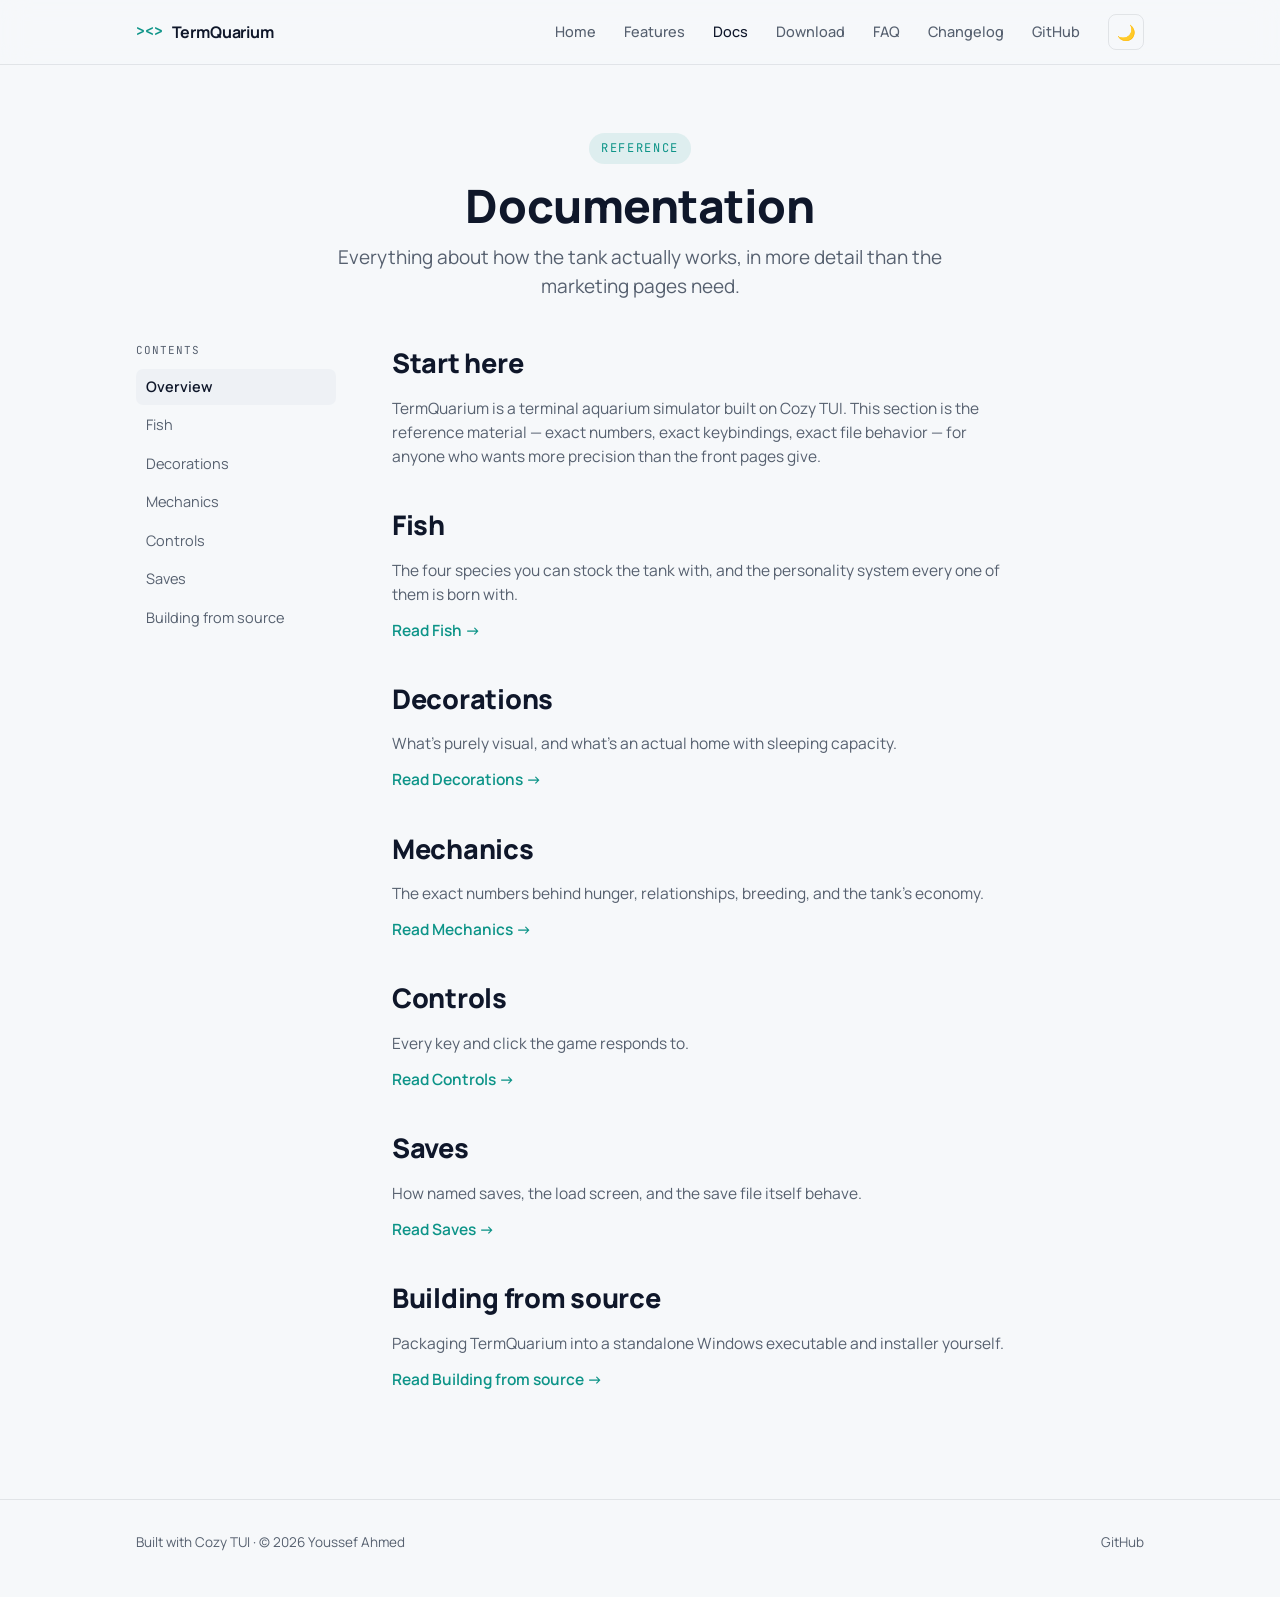
==== website/documentation/index.html @ e06c170f "Add website" ====
<!doctype html>
<html lang="en">
<head>
<meta charset="utf-8" />
<meta name="viewport" content="width=device-width, initial-scale=1" />
<title>Documentation — TermQuarium</title>
<meta name="description" content="Reference documentation for TermQuarium: species, decorations, mechanics, controls, saves, and building from source." />
<link rel="icon" href="data:image/svg+xml,%3Csvg xmlns='http://www.w3.org/2000/svg' viewBox='0 0 100 100'%3E%3Ctext y='.9em' font-size='90'%3E%F0%9F%90%A0%3C/text%3E%3C/svg%3E" />
<link rel="preconnect" href="https://fonts.googleapis.com" />
<link rel="preconnect" href="https://fonts.gstatic.com" crossorigin />
<link href="https://fonts.googleapis.com/css2?family=Manrope:wght@400;500;600;700;800&family=JetBrains+Mono:wght@400;500;600&display=swap" rel="stylesheet" />
<link rel="stylesheet" href="../styles.css" />
</head>
<body>

  <nav class="nav">
    <div class="wrap">
      <a class="logo" href="../index.html"><span class="glyph">&gt;&lt;&gt;</span>TermQuarium</a>
      <div class="nav-right">
        <div class="nav-links" id="navLinks">
          <a class="link" href="../index.html">Home</a>
          <a class="link" href="../features.html">Features</a>
          <a class="link" href="index.html" aria-current="page">Docs</a>
          <a class="link" href="../download.html">Download</a>
          <a class="link" href="../faq.html">FAQ</a>
          <a class="link" href="../changelog.html">Changelog</a>
          <a class="link" href="https://github.com/youssefahmed2017/TermQuarium">GitHub</a>
        </div>
        <div class="nav-actions">
          <button class="icon-btn" id="themeToggle" aria-label="Toggle day/night theme" title="Toggle day/night theme">🌙</button>
          <button class="icon-btn nav-toggle" id="navToggle" aria-label="Open menu" aria-expanded="false" aria-controls="navLinks">☰</button>
        </div>
      </div>
    </div>
  </nav>

  <header class="hero page-hero">
    <div class="wrap">
      <span class="eyebrow">Reference</span>
      <h1>Documentation</h1>
      <p class="lede">Everything about how the tank actually works, in more detail than the marketing pages need.</p>
    </div>
  </header>

  <main>
    <section class="tight">
      <div class="wrap">
        <div class="docs-shell">
          <nav class="docs-sidebar" aria-label="Documentation">
            <span class="kicker">Contents</span>
            <a href="index.html" aria-current="page">Overview</a>
            <a href="fish.html">Fish</a>
            <a href="decorations.html">Decorations</a>
            <a href="mechanics.html">Mechanics</a>
            <a href="controls.html">Controls</a>
            <a href="saves.html">Saves</a>
            <a href="building.html">Building from source</a>
          </nav>
          <div class="docs-content">
            <h2>Start here</h2>
            <p>TermQuarium is a terminal aquarium simulator built on Cozy TUI. This section is the reference material — exact numbers, exact keybindings, exact file behavior — for anyone who wants more precision than the front pages give.</p>

            <h2>Fish</h2>
            <p>The four species you can stock the tank with, and the personality system every one of them is born with.</p>
            <p><a href="fish.html" style="color:var(--accent);text-decoration:none;font-weight:600">Read Fish →</a></p>

            <h2>Decorations</h2>
            <p>What's purely visual, and what's an actual home with sleeping capacity.</p>
            <p><a href="decorations.html" style="color:var(--accent);text-decoration:none;font-weight:600">Read Decorations →</a></p>

            <h2>Mechanics</h2>
            <p>The exact numbers behind hunger, relationships, breeding, and the tank's economy.</p>
            <p><a href="mechanics.html" style="color:var(--accent);text-decoration:none;font-weight:600">Read Mechanics →</a></p>

            <h2>Controls</h2>
            <p>Every key and click the game responds to.</p>
            <p><a href="controls.html" style="color:var(--accent);text-decoration:none;font-weight:600">Read Controls →</a></p>

            <h2>Saves</h2>
            <p>How named saves, the load screen, and the save file itself behave.</p>
            <p><a href="saves.html" style="color:var(--accent);text-decoration:none;font-weight:600">Read Saves →</a></p>

            <h2>Building from source</h2>
            <p>Packaging TermQuarium into a standalone Windows executable and installer yourself.</p>
            <p><a href="building.html" style="color:var(--accent);text-decoration:none;font-weight:600">Read Building from source →</a></p>
          </div>
        </div>
      </div>
    </section>
  </main>

  <footer>
    <div class="wrap">
      <span>Built with <a href="https://github.com/youssefahmed2017/cozy_tui">Cozy TUI</a> · © 2026 Youssef Ahmed</span>
      <span><a href="https://github.com/youssefahmed2017/TermQuarium">GitHub</a></span>
    </div>
  </footer>

<script src="../script.js"></script>
</body>
</html>
---- website/styles.css ----
:root {
  --bg: #0a0e14;
  --surface: #11161f;
  --surface-2: #171d29;
  --border: rgba(148, 163, 184, 0.13);
  --border-strong: rgba(148, 163, 184, 0.24);
  --ink: #eef2f6;
  --ink-muted: #7c8798;
  --accent: #2dd4bf;
  --accent-ink: #04211d;
  --accent-soft: rgba(45, 212, 191, 0.14);
  --amber: #f5a623;
  --glow: rgba(45, 212, 191, 0.22);
}
@media (prefers-color-scheme: light) {
  :root {
    --bg: #f6f8fa;
    --surface: #ffffff;
    --surface-2: #eef1f5;
    --border: rgba(15, 23, 42, 0.09);
    --border-strong: rgba(15, 23, 42, 0.16);
    --ink: #0f172a;
    --ink-muted: #56606f;
    --accent: #0d9488;
    --accent-ink: #f0fdfa;
    --accent-soft: rgba(13, 148, 136, 0.1);
    --glow: rgba(13, 148, 136, 0.16);
  }
}
:root[data-theme="dark"] {
  --bg: #0a0e14; --surface: #11161f; --surface-2: #171d29;
  --border: rgba(148, 163, 184, 0.13); --border-strong: rgba(148, 163, 184, 0.24);
  --ink: #eef2f6; --ink-muted: #7c8798;
  --accent: #2dd4bf; --accent-ink: #04211d; --accent-soft: rgba(45, 212, 191, 0.14);
  --glow: rgba(45, 212, 191, 0.22);
}
:root[data-theme="light"] {
  --bg: #f6f8fa; --surface: #ffffff; --surface-2: #eef1f5;
  --border: rgba(15, 23, 42, 0.09); --border-strong: rgba(15, 23, 42, 0.16);
  --ink: #0f172a; --ink-muted: #56606f;
  --accent: #0d9488; --accent-ink: #f0fdfa; --accent-soft: rgba(13, 148, 136, 0.1);
  --glow: rgba(13, 148, 136, 0.16);
}

* { box-sizing: border-box; }
html { color-scheme: dark light; scroll-behavior: smooth; }
body {
  margin: 0;
  background: var(--bg);
  color: var(--ink);
  font-family: "Manrope", system-ui, sans-serif;
  font-size: 16px;
  line-height: 1.55;
  -webkit-font-smoothing: antialiased;
  transition: background 0.25s ease, color 0.25s ease;
  overflow-x: hidden;
}
.mono { font-family: "JetBrains Mono", ui-monospace, Menlo, Consolas, monospace; }
h1, h2, h3 { text-wrap: balance; margin: 0; letter-spacing: -0.01em; }
p { margin: 0; }
a { color: inherit; }
::selection { background: var(--accent); color: var(--accent-ink); }
:focus-visible { outline: 2px solid var(--accent); outline-offset: 3px; border-radius: 2px; }

.wrap { max-width: 1120px; margin: 0 auto; padding: 0 clamp(20px, 5vw, 56px); }

/* ---------------------------- nav ---------------------------- */
.nav {
  position: sticky; top: 0; z-index: 20;
  background: color-mix(in srgb, var(--bg) 82%, transparent);
  backdrop-filter: blur(14px);
  border-bottom: 1px solid var(--border);
}
.nav .wrap { display: flex; align-items: center; justify-content: space-between; height: 64px; position: relative; }
.logo { display: flex; align-items: center; gap: 9px; font-weight: 700; font-size: 16px; letter-spacing: -0.01em; text-decoration: none; color: var(--ink); }
.logo .glyph { font-family: "JetBrains Mono", monospace; color: var(--accent); font-size: 15px; }
.nav-right { display: flex; align-items: center; gap: clamp(16px, 2.6vw, 28px); }
.nav-links { display: flex; align-items: center; gap: clamp(16px, 2.6vw, 28px); font-size: 14.5px; }
.nav-links a.link { text-decoration: none; color: var(--ink-muted); font-weight: 500; white-space: nowrap; }
.nav-links a.link:hover, .nav-links a.link[aria-current="page"] { color: var(--ink); }
.nav-actions { display: flex; align-items: center; gap: 10px; flex: none; }
.icon-btn {
  font-family: inherit; background: none; border: 1px solid var(--border);
  color: var(--ink); border-radius: 8px; width: 36px; height: 36px;
  display: grid; place-items: center; cursor: pointer; font-size: 15px; flex: none;
}
.icon-btn:hover { border-color: var(--border-strong); }
.nav-toggle { display: none; font-size: 17px; }
.btn {
  font-family: "Manrope", sans-serif; font-weight: 700; font-size: 14.5px;
  text-decoration: none; padding: 10px 18px; border-radius: 8px;
  display: inline-flex; align-items: center; gap: 8px; border: 1px solid transparent;
  transition: transform 0.15s ease, filter 0.15s ease, border-color 0.15s ease;
}
.btn-primary { background: var(--accent); color: var(--accent-ink); }
.btn-primary:hover { filter: brightness(1.08); transform: translateY(-1px); }
.btn-ghost { border-color: var(--border-strong); color: var(--ink); }
.btn-ghost:hover { border-color: var(--accent); color: var(--accent); }

/* ---------------------------- hero ---------------------------- */
.hero { padding: clamp(64px, 10vw, 120px) 0 clamp(48px, 7vw, 84px); text-align: center; }
.hero.page-hero { padding: clamp(44px, 6vw, 68px) 0 clamp(28px, 4vw, 40px); }
.eyebrow {
  font-family: "JetBrains Mono", monospace; text-transform: uppercase; letter-spacing: 0.14em;
  font-size: 12px; color: var(--accent); margin-bottom: 18px; display: inline-flex;
  align-items: center; gap: 8px; background: var(--accent-soft); padding: 6px 12px; border-radius: 999px;
}
.hero h1 {
  font-size: clamp(38px, 6.4vw, 68px); font-weight: 800; line-height: 1.03;
  max-width: 18ch; margin: 0 auto 20px;
}
.hero.page-hero h1 { font-size: clamp(30px, 4.4vw, 46px); max-width: 22ch; margin-bottom: 14px; }
.hero h1 .accent-text { color: var(--accent); }
.hero p.lede { font-size: clamp(16px, 2vw, 19px); color: var(--ink-muted); max-width: 52ch; margin: 0 auto 34px; }
.hero.page-hero p.lede { margin-bottom: 0; }
.cta-row { display: flex; flex-wrap: wrap; gap: 14px; justify-content: center; margin-bottom: clamp(48px, 8vw, 76px); }
.cta-row .btn { padding: 13px 24px; font-size: 15px; }

/* ---- terminal-chrome panel, reused for code/shell snippets ---- */
.plate-frame {
  position: relative;
  background: var(--surface);
  border: 1px solid var(--border-strong);
  border-radius: 14px;
  box-shadow: 0 40px 80px -30px rgba(0, 0, 0, 0.55);
  overflow: hidden;
  text-align: left;
  max-width: 860px;
  margin: 0 auto;
}
.plate-titlebar {
  display: flex; align-items: center; gap: 10px; padding: 11px 18px;
  border-bottom: 1px solid var(--border); background: var(--surface-2);
}
.plate-titlebar .tab {
  font-family: "JetBrains Mono", monospace; font-size: 12px; color: var(--ink-muted);
  display: flex; align-items: center; gap: 7px;
}
.plate-titlebar .tab .led { width: 6px; height: 6px; border-radius: 50%; background: var(--accent); box-shadow: 0 0 6px var(--glow); }
.plate-titlebar .status { margin-left: auto; font-family: "JetBrains Mono", monospace; font-size: 11.5px; color: var(--ink-muted); }
.tank {
  font-family: "JetBrains Mono", monospace; font-size: 13px; line-height: 1.55;
  padding: 20px 22px 22px; color: #b9c4d6; overflow-x: auto; white-space: pre;
  position: relative; min-height: 240px;
}
.plant { color: #57a869; }
.rock { color: #6b7385; }
.castle-roof { color: #d3a24a; }
.goldfish { color: #ecc24c; }
.angelfish { color: var(--accent); }
.betta { color: #e2685f; }

/* ---------------------------- sections ---------------------------- */
section { padding: clamp(56px, 8vw, 96px) 0; }
section.tight { padding-top: 0; }
.section-head { max-width: 56ch; margin-bottom: clamp(32px, 5vw, 52px); }
.section-head .eyebrow { background: none; padding: 0; }
.section-head h2 { font-size: clamp(26px, 3.2vw, 34px); font-weight: 800; margin-top: 10px; }
.section-head p { color: var(--ink-muted); margin-top: 10px; font-size: 15.5px; }

/* ---- feature rows ---- */
.feature-list { display: grid; gap: 0; }
.feature {
  display: grid; grid-template-columns: 160px 1fr; gap: 28px;
  padding: 26px 0; border-top: 1px solid var(--border);
}
.feature:last-child { border-bottom: 1px solid var(--border); }
.feature .tag {
  font-family: "JetBrains Mono", monospace; font-size: 12px; text-transform: uppercase;
  letter-spacing: 0.09em; color: var(--accent); padding-top: 4px;
}
.feature h3 { font-size: 18.5px; font-weight: 700; margin-bottom: 7px; }
.feature p { color: var(--ink-muted); font-size: 15px; max-width: 60ch; }

/* ---- card grid (species / decorations) ---- */
.card-grid { display: grid; grid-template-columns: repeat(auto-fit, minmax(210px, 1fr)); gap: 1px; background: var(--border); border: 1px solid var(--border); border-radius: 12px; overflow: hidden; }
.card-grid .card { background: var(--surface); padding: 26px 22px; display: flex; flex-direction: column; gap: 8px; }
.card-grid .card .glyph { font-family: "JetBrains Mono", monospace; font-size: 24px; }
.card-grid .card h3 { font-size: 17px; font-weight: 700; }
.card-grid .card p { font-size: 14px; color: var(--ink-muted); }
.card-grid .card .price { font-family: "JetBrains Mono", monospace; font-size: 12px; color: var(--ink-muted); margin-top: auto; padding-top: 8px; }

.note-card {
  border: 1px dashed var(--border-strong); border-radius: 12px; padding: 18px 22px;
  color: var(--ink-muted); font-size: 14.5px; margin-top: 28px;
}
.note-card b { color: var(--ink); }

/* ---- home teaser grid ---- */
.teaser-grid { display: grid; grid-template-columns: repeat(auto-fit, minmax(220px, 1fr)); gap: 16px; }
.teaser-card {
  background: var(--surface); border: 1px solid var(--border); border-radius: 12px;
  padding: 22px; text-decoration: none; color: var(--ink);
  transition: border-color 0.15s ease, transform 0.15s ease;
  display: flex; flex-direction: column; gap: 6px;
}
.teaser-card:hover { border-color: var(--border-strong); transform: translateY(-2px); }
.teaser-card .tag { font-family: "JetBrains Mono", monospace; font-size: 11.5px; text-transform: uppercase; letter-spacing: 0.09em; color: var(--accent); }
.teaser-card h3 { font-size: 16.5px; font-weight: 700; }
.teaser-card p { font-size: 14px; color: var(--ink-muted); }


/* ---- documentation shell (sidebar + content) ---- */
.docs-shell { display: grid; grid-template-columns: 200px 1fr; gap: clamp(28px, 5vw, 56px); align-items: start; }
.docs-sidebar { position: sticky; top: 84px; display: flex; flex-direction: column; gap: 2px; }
.docs-sidebar .kicker { font-family: "JetBrains Mono", monospace; font-size: 11px; text-transform: uppercase; letter-spacing: 0.09em; color: var(--ink-muted); margin-bottom: 8px; }
.docs-sidebar a { text-decoration: none; color: var(--ink-muted); font-size: 14.5px; padding: 7px 10px; border-radius: 7px; }
.docs-sidebar a:hover { color: var(--ink); background: var(--surface); }
.docs-sidebar a[aria-current="page"] { color: var(--ink); background: var(--surface-2); font-weight: 600; }
.docs-content h2 { font-size: clamp(22px, 2.6vw, 27px); font-weight: 800; margin: 36px 0 12px; }
.docs-content h2:first-child { margin-top: 0; }
.docs-content p { color: var(--ink-muted); font-size: 15.5px; margin-bottom: 12px; max-width: 68ch; }
.docs-content ul, .docs-content ol { color: var(--ink-muted); font-size: 15px; max-width: 68ch; padding-left: 20px; margin-bottom: 12px; }
.docs-content li { margin-bottom: 6px; }
.docs-content table { border-collapse: collapse; width: 100%; margin: 8px 0 20px; font-size: 14.5px; }
.docs-content th, .docs-content td { text-align: left; padding: 9px 14px; border-bottom: 1px solid var(--border); }
.docs-content th { color: var(--ink-muted); font-weight: 600; font-family: "JetBrains Mono", monospace; font-size: 12px; text-transform: uppercase; letter-spacing: 0.06em; }
.docs-content kbd { font-family: "JetBrains Mono", monospace; font-size: 12.5px; background: var(--surface-2); border: 1px solid var(--border-strong); border-radius: 5px; padding: 2px 7px; color: var(--ink); }
.docs-table-wrap { overflow-x: auto; }
@media (max-width: 760px) {
  .docs-shell { grid-template-columns: 1fr; }
  .docs-sidebar { position: static; flex-direction: row; flex-wrap: wrap; }
}

/* ---- FAQ ---- */
.faq-list { display: grid; gap: 1px; background: var(--border); border: 1px solid var(--border); border-radius: 12px; overflow: hidden; }
.faq-item { background: var(--surface); padding: 20px 24px; }
.faq-item h3 { font-size: 15.5px; font-weight: 700; margin-bottom: 6px; }
.faq-item p { font-size: 14.5px; color: var(--ink-muted); }

/* ---- Changelog ---- */
.changelog-entry { border-top: 1px solid var(--border); padding: 28px 0; }
.changelog-entry:last-child { border-bottom: 1px solid var(--border); }
.changelog-head { display: flex; align-items: baseline; gap: 12px; margin-bottom: 14px; flex-wrap: wrap; }
.changelog-version { font-family: "JetBrains Mono", monospace; font-weight: 600; font-size: 15px; }
.changelog-date { font-size: 13px; color: var(--ink-muted); }
.changelog-group { margin-bottom: 12px; }
.changelog-group:last-child { margin-bottom: 0; }
.changelog-group .kind { font-family: "JetBrains Mono", monospace; font-size: 11.5px; text-transform: uppercase; letter-spacing: 0.09em; color: var(--accent); margin-bottom: 6px; display: block; }
.changelog-group ul { margin: 0; padding-left: 18px; color: var(--ink-muted); font-size: 14.5px; }
.changelog-group li { margin-bottom: 4px; }

/* ---- download ---- */
.download {
  background: linear-gradient(160deg, var(--surface), var(--surface-2));
  border: 1px solid var(--border-strong); border-radius: 16px;
  padding: clamp(36px, 5vw, 56px); display: grid; grid-template-columns: 1.2fr 1fr; gap: 36px; align-items: center;
}
.download h2 { font-size: clamp(24px, 3vw, 30px); font-weight: 800; margin-bottom: 12px; }
.download p { color: var(--ink-muted); font-size: 15.5px; max-width: 46ch; }
.req-row { display: flex; flex-wrap: wrap; gap: 10px 20px; margin-top: 22px; font-family: "JetBrains Mono", monospace; font-size: 12.5px; color: var(--ink-muted); }
.req-row span { display: flex; align-items: center; gap: 7px; }
.req-row span::before { content: ""; width: 5px; height: 5px; border-radius: 50%; background: var(--accent); }
.download-actions { display: flex; flex-direction: column; gap: 12px; }
.download-actions .btn { justify-content: center; padding: 14px 22px; font-size: 15px; }
.filesize { font-size: 12px; color: var(--ink-muted); text-align: center; font-family: "JetBrains Mono", monospace; }

footer { border-top: 1px solid var(--border); padding: 32px 0 44px; }
footer .wrap { display: flex; flex-wrap: wrap; gap: 16px; align-items: center; justify-content: space-between; font-size: 13.5px; color: var(--ink-muted); }
footer a { color: var(--ink-muted); text-decoration: none; }
footer a:hover { color: var(--accent); }

@media (max-width: 760px) {
  .download { grid-template-columns: 1fr; }
  .vignette-section .wrap { grid-template-columns: 1fr; }
  .feature { grid-template-columns: 1fr; gap: 6px; }

  .nav-toggle { display: grid; }
  .nav-links { display: none; }
  .nav.is-open .nav-links {
    display: flex; flex-direction: column; align-items: stretch; gap: 2px;
    position: absolute; top: 64px; left: 0; right: 0;
    background: var(--surface); border-bottom: 1px solid var(--border);
    padding: 8px 20px 18px;
    box-shadow: 0 24px 40px -24px rgba(0, 0, 0, 0.45);
  }
  .nav.is-open .nav-links .link { display: block; padding: 10px 2px; }
}
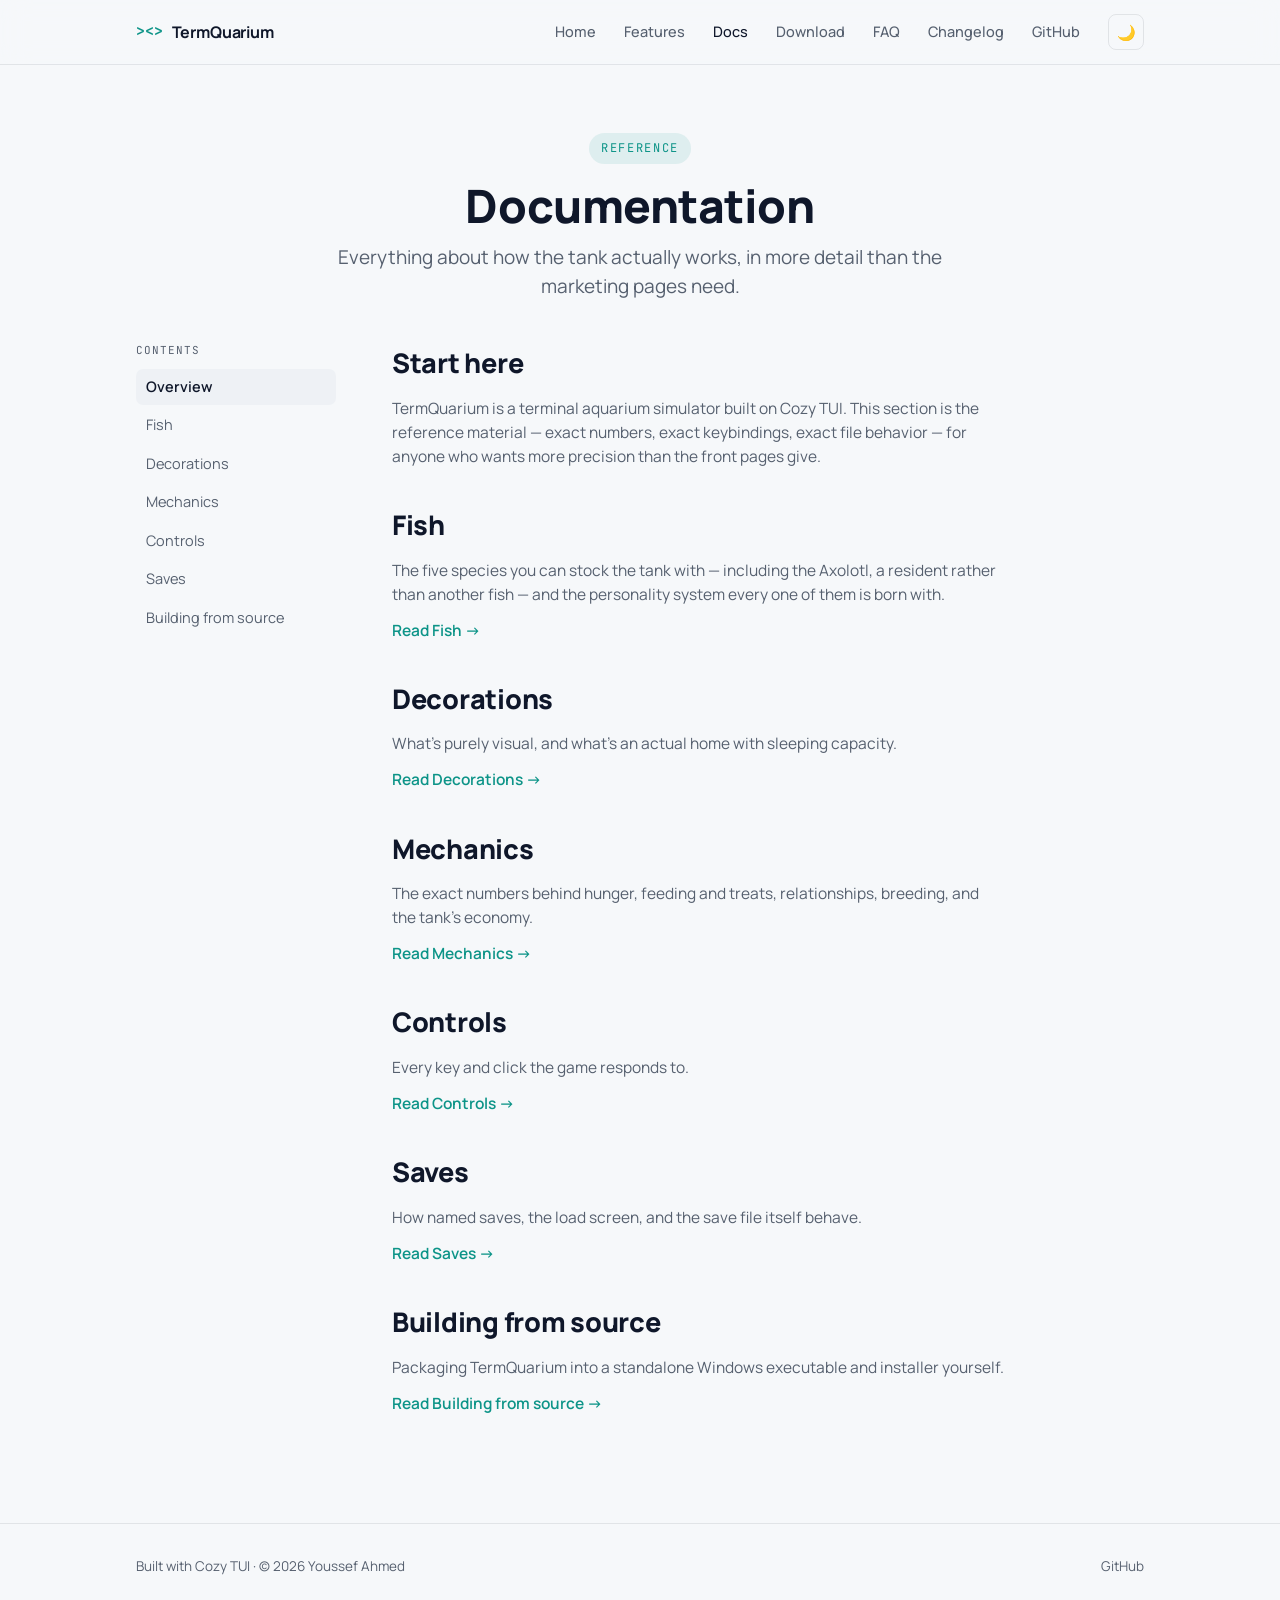
==== commit 12a451d3: "Add Axolotl and New food types" ====
--- a/website/documentation/index.html
+++ b/website/documentation/index.html
@@ -61,7 +61,7 @@
             <p>TermQuarium is a terminal aquarium simulator built on Cozy TUI. This section is the reference material — exact numbers, exact keybindings, exact file behavior — for anyone who wants more precision than the front pages give.</p>
 
             <h2>Fish</h2>
-            <p>The four species you can stock the tank with, and the personality system every one of them is born with.</p>
+            <p>The five species you can stock the tank with — including the Axolotl, a resident rather than another fish — and the personality system every one of them is born with.</p>
             <p><a href="fish.html" style="color:var(--accent);text-decoration:none;font-weight:600">Read Fish →</a></p>
 
             <h2>Decorations</h2>
@@ -69,7 +69,7 @@
             <p><a href="decorations.html" style="color:var(--accent);text-decoration:none;font-weight:600">Read Decorations →</a></p>
 
             <h2>Mechanics</h2>
-            <p>The exact numbers behind hunger, relationships, breeding, and the tank's economy.</p>
+            <p>The exact numbers behind hunger, feeding and treats, relationships, breeding, and the tank's economy.</p>
             <p><a href="mechanics.html" style="color:var(--accent);text-decoration:none;font-weight:600">Read Mechanics →</a></p>
 
             <h2>Controls</h2>
--- a/website/styles.css
+++ b/website/styles.css
@@ -239,6 +239,12 @@
 .changelog-group .kind { font-family: "JetBrains Mono", monospace; font-size: 11.5px; text-transform: uppercase; letter-spacing: 0.09em; color: var(--accent); margin-bottom: 6px; display: block; }
 .changelog-group ul { margin: 0; padding-left: 18px; color: var(--ink-muted); font-size: 14.5px; }
 .changelog-group li { margin-bottom: 4px; }
+.changelog-badge {
+  font-family: "JetBrains Mono", monospace; font-size: 10.5px; text-transform: uppercase;
+  letter-spacing: 0.08em; color: var(--ink-muted); background: var(--surface-2);
+  border: 1px dashed var(--border-strong); border-radius: 999px; padding: 3px 10px;
+}
+.changelog-entry.is-planned .changelog-group .kind { color: var(--ink-muted); }
 
 /* ---- download ---- */
 .download {
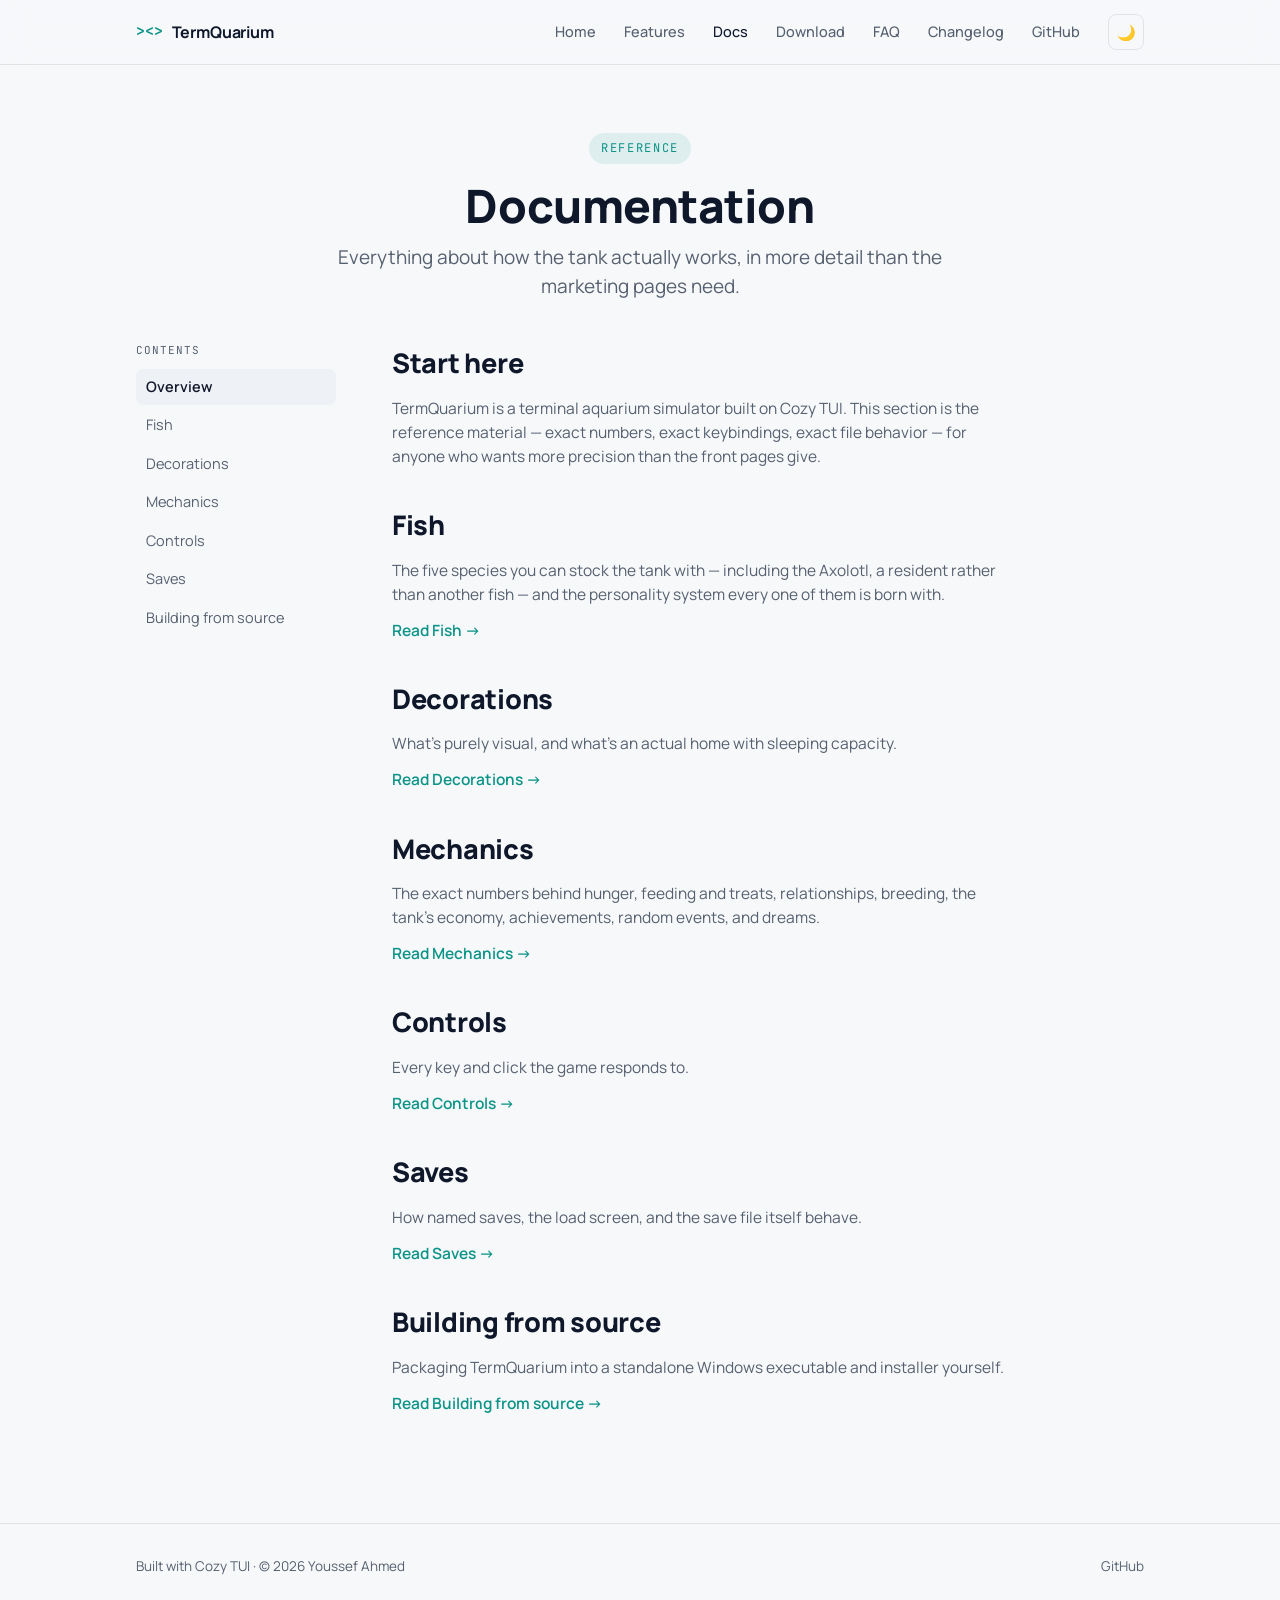
==== commit d960db38: "small update to website" ====
--- a/website/documentation/index.html
+++ b/website/documentation/index.html
@@ -69,7 +69,7 @@
             <p><a href="decorations.html" style="color:var(--accent);text-decoration:none;font-weight:600">Read Decorations →</a></p>
 
             <h2>Mechanics</h2>
-            <p>The exact numbers behind hunger, feeding and treats, relationships, breeding, and the tank's economy.</p>
+            <p>The exact numbers behind hunger, feeding and treats, relationships, breeding, the tank's economy, achievements, random events, and dreams.</p>
             <p><a href="mechanics.html" style="color:var(--accent);text-decoration:none;font-weight:600">Read Mechanics →</a></p>
 
             <h2>Controls</h2>
